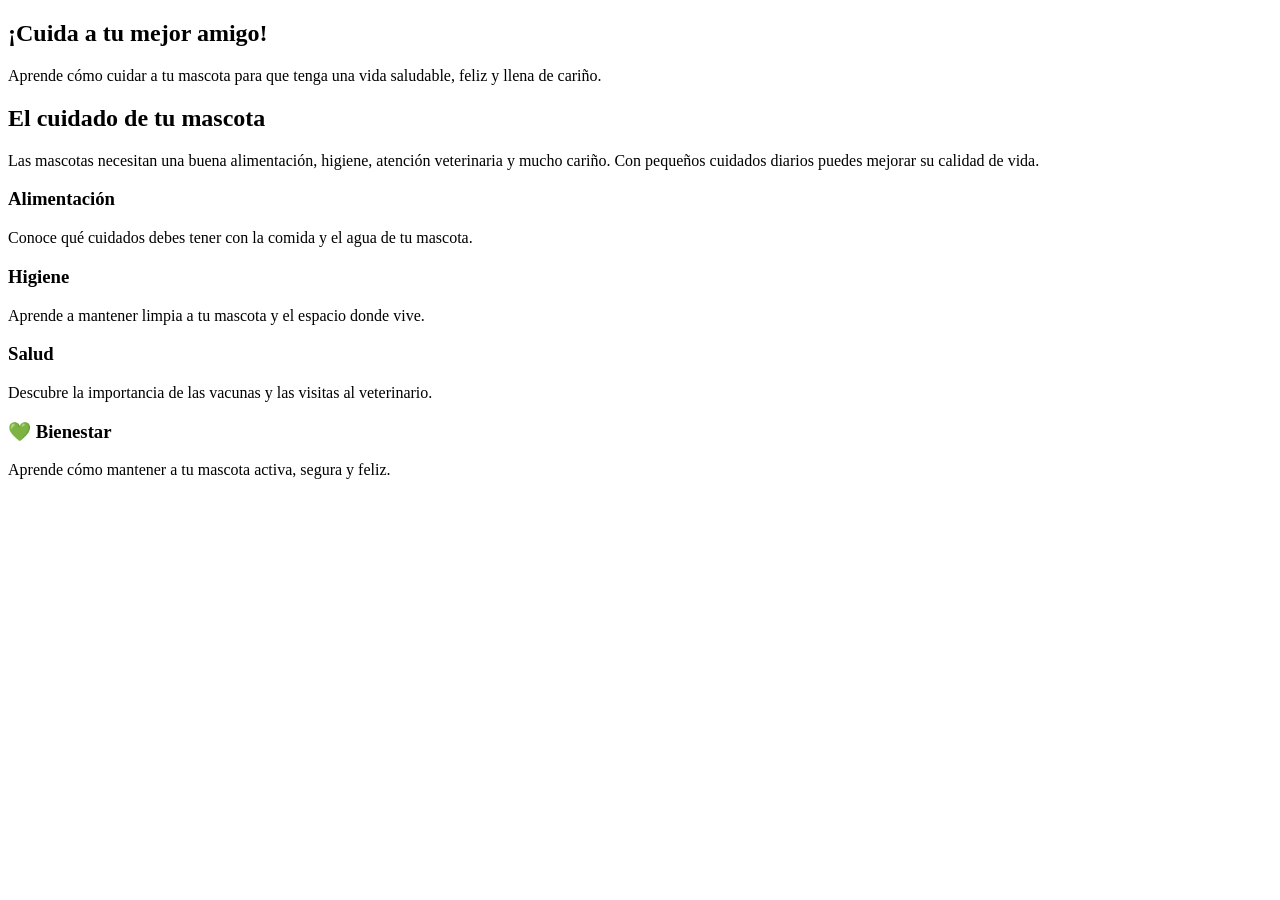
==== index.html @ 4089a4ea "Mi primer commit del proyecto de Huellitas" ====
<!DOCTYPE html>
<html lang="es">
<head>
    <meta charset="UTF-8">
    <meta name="viewport" content="width=device-width, initial-scale=1.0">
    <title>Huellitas</title>
    <link rel="stylesheet" href="style.css">
</head>

<body>
    <section id="inicio">
        <h1>¡Cuida a tu mejor amigo!</h1>

        <p>
            Aprende cómo cuidar a tu mascota para que tenga
            una vida saludable, feliz y llena de cariño.
        </p>
    </section>

    <section id="informacion">

        <h2 class="titulo">El cuidado de tu mascota</h2>

        <p class="descripcion">
            Las mascotas necesitan una buena alimentación,
            higiene, atención veterinaria y mucho cariño.
            Con pequeños cuidados diarios puedes mejorar
            su calidad de vida.
        </p>

        <div class="productos">

            <div class="tarjeta">
                <h3> Alimentación</h3>

                <p>
                    Conoce qué cuidados debes tener con la
                    comida y el agua de tu mascota.
                </p>
            </div>

            <div class="tarjeta">
                <h3> Higiene</h3>

                <p>
                    Aprende a mantener limpia a tu mascota
                    y el espacio donde vive.
                </p>
            </div>

            <div class="tarjeta">
                <h3> Salud</h3>

                <p>
                    Descubre la importancia de las vacunas
                    y las visitas al veterinario.
                </p>
            </div>

            <div class="tarjeta">
                <h3>💚 Bienestar</h3>

                <p>
                    Aprende cómo mantener a tu mascota
                    activa, segura y feliz.
                </p>
            </div>

        </div>

    </section>

</body>
</html>
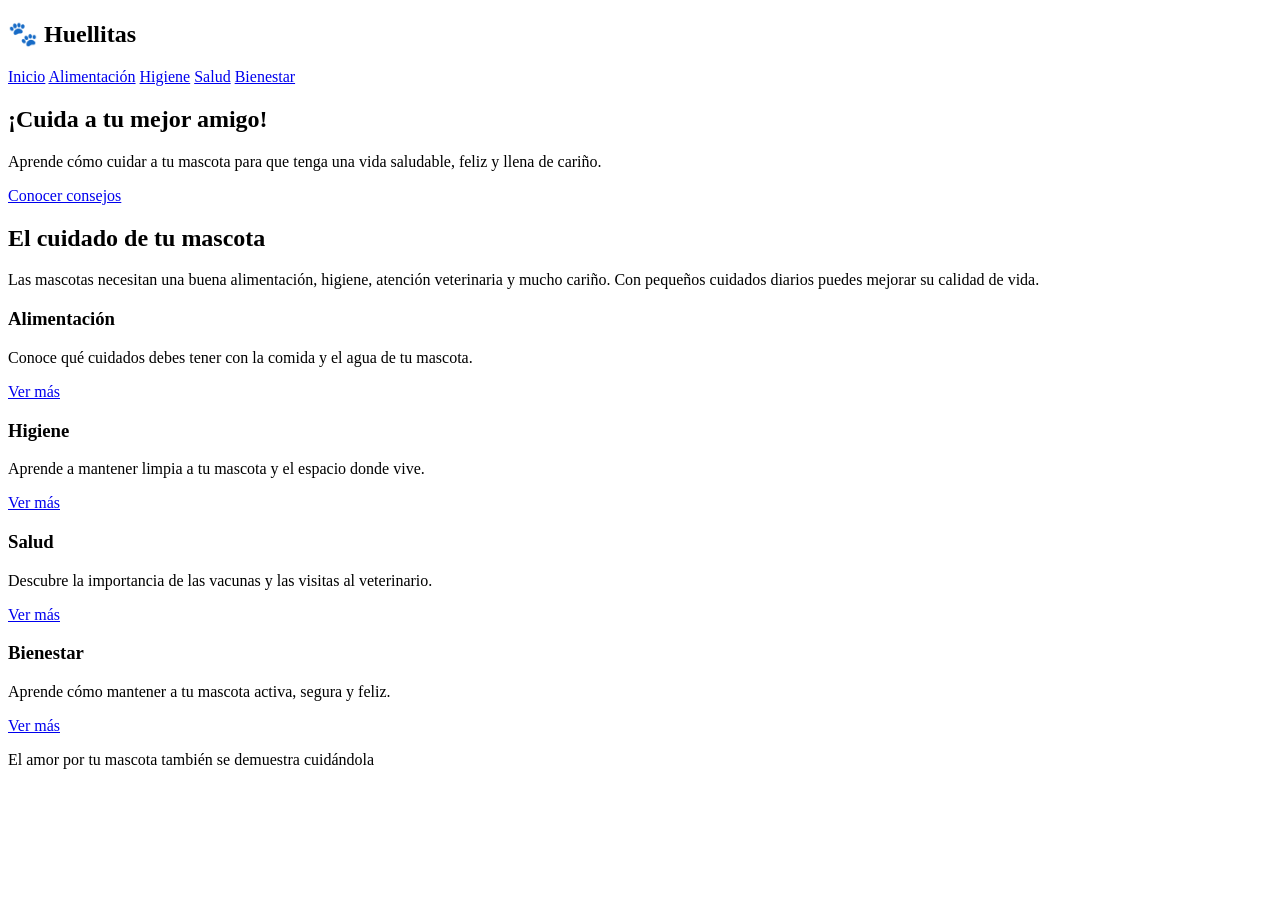
==== commit e178fe41: "Se agrego un boton con la etiqueta href  con ver mas informacion, para despues crear las html y mand" ====
--- a/index.html
+++ b/index.html
@@ -8,6 +8,19 @@
 </head>
 
 <body>
+
+    <header>
+        <h2>🐾 Huellitas</h2>
+
+        <nav>
+            <a href="index.html">Inicio</a>
+            <a href="alimentacion.html">Alimentación</a>
+            <a href="higiene.html">Higiene</a>
+            <a href="salud.html">Salud</a>
+            <a href="bienestar.html">Bienestar</a>
+        </nav>
+    </header>
+
     <section id="inicio">
         <h1>¡Cuida a tu mejor amigo!</h1>
 
@@ -15,8 +28,11 @@
             Aprende cómo cuidar a tu mascota para que tenga
             una vida saludable, feliz y llena de cariño.
         </p>
+
+        <a href="bienestar.html" class="boton">
+            Conocer consejos
+        </a>
     </section>
-
     <section id="informacion">
 
         <h2 class="titulo">El cuidado de tu mascota</h2>
@@ -31,44 +47,65 @@
         <div class="productos">
 
             <div class="tarjeta">
-                <h3> Alimentación</h3>
+                <h3>Alimentación</h3>
 
                 <p>
                     Conoce qué cuidados debes tener con la
                     comida y el agua de tu mascota.
                 </p>
+
+                <a href="alimentacion.html" class="boton">
+                    Ver más
+                </a>
             </div>
 
             <div class="tarjeta">
-                <h3> Higiene</h3>
+                <h3>Higiene</h3>
 
                 <p>
                     Aprende a mantener limpia a tu mascota
                     y el espacio donde vive.
                 </p>
+
+                <a href="higiene.html" class="boton">
+                    Ver más
+                </a>
             </div>
 
             <div class="tarjeta">
-                <h3> Salud</h3>
+                <h3>Salud</h3>
 
                 <p>
                     Descubre la importancia de las vacunas
                     y las visitas al veterinario.
                 </p>
+
+                <a href="salud.html" class="boton">
+                    Ver más
+                </a>
             </div>
 
             <div class="tarjeta">
-                <h3>💚 Bienestar</h3>
+                <h3>Bienestar</h3>
 
                 <p>
                     Aprende cómo mantener a tu mascota
                     activa, segura y feliz.
                 </p>
+
+                <a href="bienestar.html" class="boton">
+                    Ver más
+                </a>
             </div>
 
         </div>
 
     </section>
+    <footer>
+        <p>El amor por tu mascota también se demuestra cuidándola</p>
+    </footer>
+
+    <script src="script.js"></script>
 
 </body>
 </html>
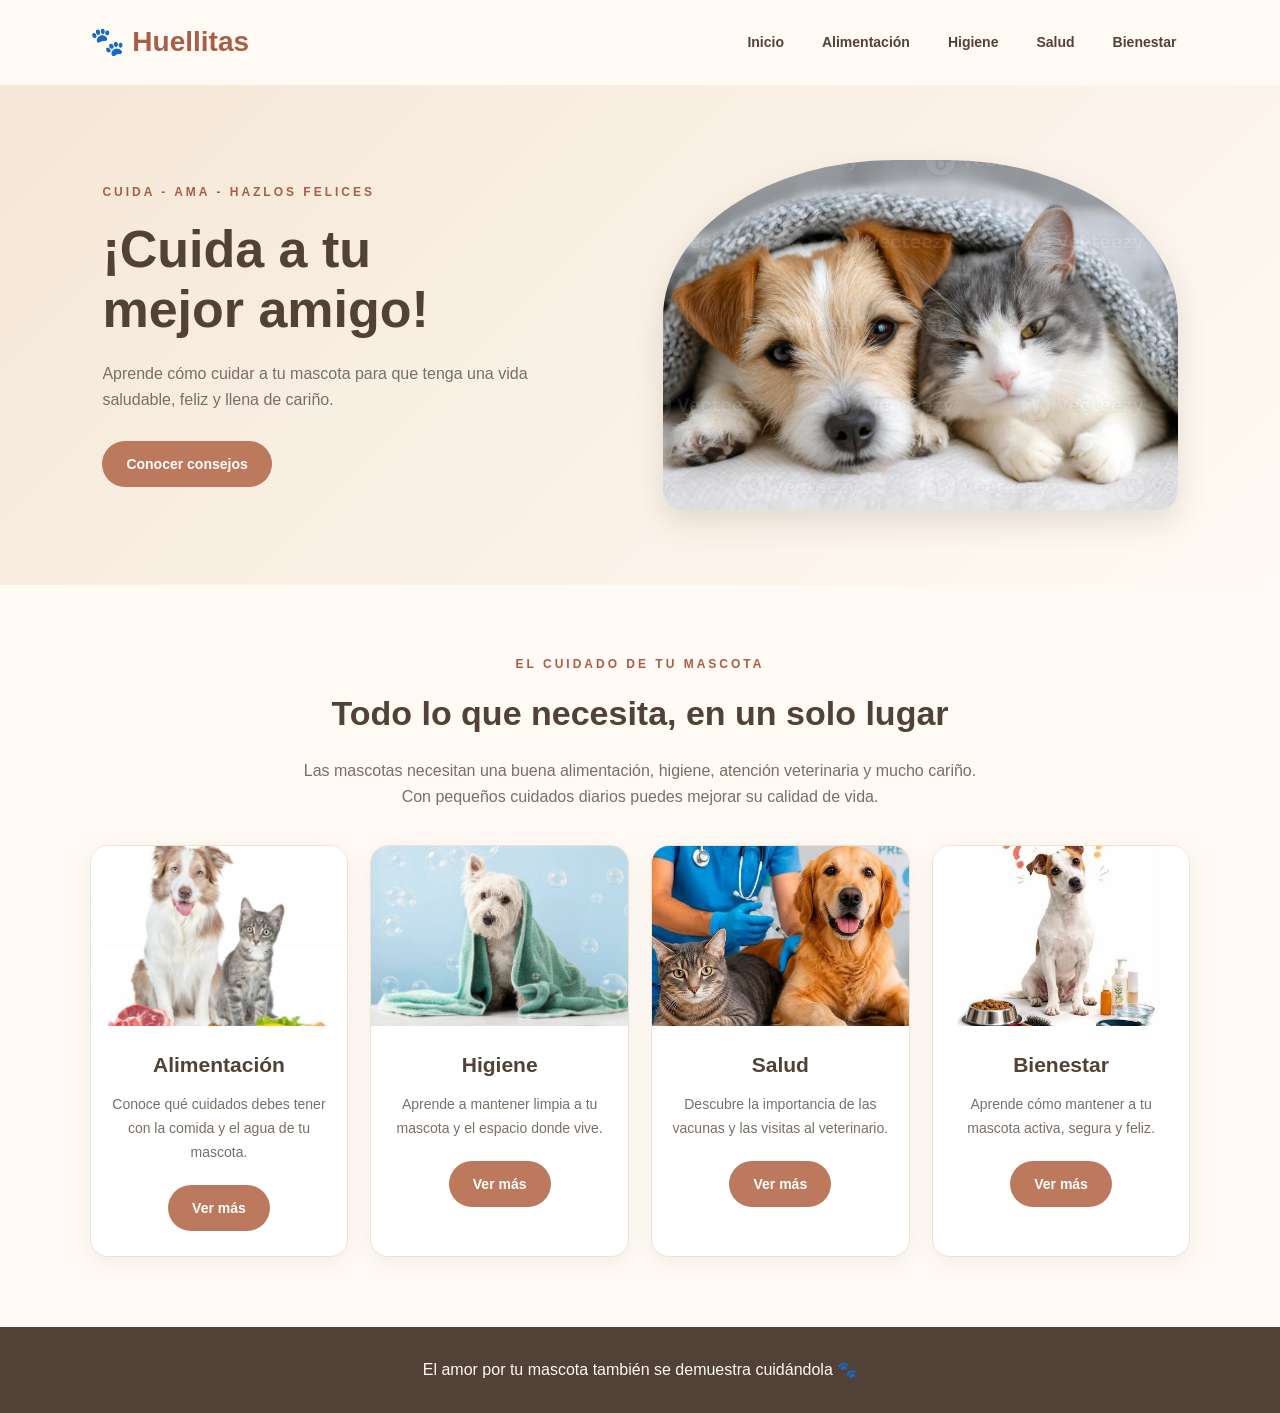
==== commit ba61620a: "Se agregaron algunasimagnes para el style itilice colores como cafecitos utilice unas targetas para " ====
--- a/index.html
+++ b/index.html
@@ -1,14 +1,13 @@
 <!DOCTYPE html>
 <html lang="es">
+
 <head>
     <meta charset="UTF-8">
     <meta name="viewport" content="width=device-width, initial-scale=1.0">
     <title>Huellitas</title>
     <link rel="stylesheet" href="style.css">
 </head>
-
 <body>
-
     <header>
         <h2>🐾 Huellitas</h2>
 
@@ -20,22 +19,34 @@
             <a href="bienestar.html">Bienestar</a>
         </nav>
     </header>
+    <section id="inicio">
 
-    <section id="inicio">
-        <h1>¡Cuida a tu mejor amigo!</h1>
+        <div class="inicio-texto">
+            <p class="subtitulo">CUIDA - AMA - HAZLOS FELICES</p>
+            <h1>¡Cuida a tu<br>mejor amigo!</h1>
+            <p>
+                Aprende cómo cuidar a tu mascota para que tenga
+                una vida saludable, feliz y llena de cariño.
+            </p>
+            <a href="bienestar.html" class="boton">
+                Conocer consejos 
+            </a>
+        </div>
+        <div class="inicio-imagen">
+            <img src="img/img1PG.jpg"
+                 alt="Un perro y un gato descansando juntos">
+        </div>
 
-        <p>
-            Aprende cómo cuidar a tu mascota para que tenga
-            una vida saludable, feliz y llena de cariño.
-        </p>
-
-        <a href="bienestar.html" class="boton">
-            Conocer consejos
-        </a>
     </section>
     <section id="informacion">
 
-        <h2 class="titulo">El cuidado de tu mascota</h2>
+        <p class="subtitulo texto-centro">
+            EL CUIDADO DE TU MASCOTA
+        </p>
+
+        <h2 class="titulo">
+            Todo lo que necesita, en un solo lugar
+        </h2>
 
         <p class="descripcion">
             Las mascotas necesitan una buena alimentación,
@@ -43,69 +54,80 @@
             Con pequeños cuidados diarios puedes mejorar
             su calidad de vida.
         </p>
+        <div class="productos">
+            <div class="tarjeta">
 
-        <div class="productos">
+                <img src="img/alimentacion.jpg"
+                     alt="Perro comiendo su alimento">
 
+                <div class="tarjeta-contenido">
+                    <h3>Alimentación</h3>
+
+                    <p>
+                        Conoce qué cuidados debes tener con
+                        la comida y el agua de tu mascota.
+                    </p>
+
+                    <a href="alimentacion.html" class="boton">
+                        Ver más
+                    </a>
+                </div>
+            </div>
             <div class="tarjeta">
-                <h3>Alimentación</h3>
+                <img src="img/Hijiene.jpg"
+                     alt="Mascota recibiendo cuidados de higiene">
 
-                <p>
-                    Conoce qué cuidados debes tener con la
-                    comida y el agua de tu mascota.
-                </p>
+                <div class="tarjeta-contenido">
+                    <h3>Higiene</h3>
+                    <p>
+                        Aprende a mantener limpia a tu mascota
+                        y el espacio donde vive.
+                    </p>
+                    <a href="higiene.html" class="boton">
+                        Ver más
+                    </a>
+                </div>
+            </div>
+            <div class="tarjeta">
 
-                <a href="alimentacion.html" class="boton">
-                    Ver más
-                </a>
+                <img src="img/Salud.jpg"
+                     alt="Veterinario revisando a un perro">
+
+                <div class="tarjeta-contenido">
+                    <h3>Salud</h3>
+                    <p>
+                        Descubre la importancia de las vacunas
+                        y las visitas al veterinario.
+                    </p>
+                    <a href="salud.html" class="boton">
+                        Ver más
+                    </a>
+                </div>
+
             </div>
+            <div class="tarjeta">
+                <img src="img/bienesatar.jpg"
+                     alt="Perro y gato descansando juntos">
 
-            <div class="tarjeta">
-                <h3>Higiene</h3>
+                <div class="tarjeta-contenido">
+                    <h3>Bienestar</h3>
 
-                <p>
-                    Aprende a mantener limpia a tu mascota
-                    y el espacio donde vive.
-                </p>
-
-                <a href="higiene.html" class="boton">
-                    Ver más
-                </a>
+                    <p>
+                        Aprende cómo mantener a tu mascota
+                        activa, segura y feliz.
+                    </p>
+                    <a href="bienestar.html" class="boton">
+                        Ver más
+                    </a>
+                </div>
             </div>
-
-            <div class="tarjeta">
-                <h3>Salud</h3>
-
-                <p>
-                    Descubre la importancia de las vacunas
-                    y las visitas al veterinario.
-                </p>
-
-                <a href="salud.html" class="boton">
-                    Ver más
-                </a>
-            </div>
-
-            <div class="tarjeta">
-                <h3>Bienestar</h3>
-
-                <p>
-                    Aprende cómo mantener a tu mascota
-                    activa, segura y feliz.
-                </p>
-
-                <a href="bienestar.html" class="boton">
-                    Ver más
-                </a>
-            </div>
-
         </div>
-
     </section>
     <footer>
-        <p>El amor por tu mascota también se demuestra cuidándola</p>
+        <p>
+            El amor por tu mascota también se demuestra cuidándola 🐾
+        </p>
     </footer>
-
     <script src="script.js"></script>
-
 </body>
 </html>
--- a/style.css
+++ b/style.css
@@ -0,0 +1,356 @@
+
+* {
+    margin: 0;
+    padding: 0;
+    box-sizing: border-box;
+}
+body {
+    font-family: Arial, Helvetica, sans-serif;
+    background-color: #fffaf4;
+    color: #514136;
+    line-height: 1.6;
+}
+header {
+    background-color: #fffaf4;
+    padding: 20px 7%;
+    display: flex;
+    justify-content: space-between;
+    align-items: center;
+    flex-wrap: wrap;
+    gap: 15px;
+    box-shadow: 0 3px 12px rgba(81, 65, 54, 0.08);
+}
+header h2 {
+    color: #a75f47;
+    font-size: 28px;
+}
+nav {
+    display: flex;
+    gap: 10px;
+    flex-wrap: wrap;
+}
+nav a {
+    text-decoration: none;
+    color: #514136;
+    font-size: 14px;
+    font-weight: bold;
+    padding: 10px 14px;
+    border-radius: 25px;
+    transition: 0.3s;
+}
+
+nav a:hover {
+    background-color: #f0dfcf;
+    color: #a75f47;
+}
+#inicio {
+    display: flex;
+    align-items: center;
+    justify-content: space-between;
+    gap: 45px;
+    padding: 75px 8%;
+    background: linear-gradient(135deg, #f5e7d7, #fffaf4);
+    text-align: left;
+}
+
+.inicio-texto {
+    flex: 1;
+}
+
+.subtitulo {
+    color: #a75f47;
+    font-size: 12px;
+    font-weight: bold;
+    letter-spacing: 3px;
+    margin-bottom: 18px;
+}
+
+#inicio h1 {
+    color: #514136;
+    font-size: 52px;
+    line-height: 1.15;
+    margin-bottom: 22px;
+}
+
+#inicio .inicio-texto > p:not(.subtitulo) {
+    max-width: 480px;
+    margin-bottom: 28px;
+    color: #786f67;
+    font-size: 16px;
+}
+
+.inicio-imagen {
+    flex: 1;
+    min-width: 0;
+}
+
+.inicio-imagen img {
+    display: block;
+    width: 100%;
+    height: 350px;
+    object-fit: cover;
+    border-radius: 45% 45% 20px 20px;
+    box-shadow: 0 12px 30px rgba(81, 65, 54, 0.15);
+}
+.boton {
+    display: inline-block;
+    text-decoration: none;
+    border: none;
+    border-radius: 30px;
+    padding: 12px 24px;
+    background-color: #bd795e;
+    color: white;
+    font-size: 14px;
+    font-weight: bold;
+    cursor: pointer;
+    transition: 0.3s;
+}
+
+.boton:hover {
+    background-color: #514136;
+    transform: translateY(-2px);
+}
+#informacion {
+    padding: 70px 7%;
+    text-align: center;
+}
+
+.texto-centro {
+    text-align: center;
+    margin-bottom: 12px;
+}
+
+.titulo {
+    font-size: 34px;
+    color: #514136;
+    margin-bottom: 18px;
+}
+
+.descripcion {
+    max-width: 700px;
+    margin: 0 auto;
+    color: #786f67;
+    font-size: 16px;
+}
+.productos {
+    display: grid;
+    grid-template-columns: repeat(4, minmax(0, 1fr));
+    gap: 22px;
+    margin-top: 35px;
+}
+
+.tarjeta {
+    background-color: #ffffff;
+    padding: 0;
+    border: 1px solid #eee2d5;
+    border-radius: 18px;
+    overflow: hidden;
+    box-shadow: 0 6px 20px rgba(81, 65, 54, 0.07);
+    transition: transform 0.3s, box-shadow 0.3s;
+}
+
+.tarjeta:hover {
+    transform: translateY(-8px);
+    box-shadow: 0 15px 30px rgba(81, 65, 54, 0.15);
+}
+
+.tarjeta > img {
+    display: block;
+    width: 100%;
+    height: 180px;
+    object-fit: cover;
+    transition: transform 0.4s;
+}
+
+.tarjeta:hover > img {
+    transform: scale(1.04);
+}
+
+.tarjeta-contenido {
+    padding: 22px 18px 25px;
+    text-align: center;
+}
+
+.tarjeta-contenido h3 {
+    font-size: 21px;
+    margin-bottom: 12px;
+    color: #514136;
+}
+
+.tarjeta-contenido p {
+    font-size: 14px;
+    line-height: 1.7;
+    color: #786f67;
+    margin-bottom: 20px;
+}
+
+/* SECCIONES DE LAS OTRAS PÁGINAS */
+section:not(#inicio):not(#informacion) {
+    padding: 50px 8%;
+}
+
+section h1 {
+    color: #514136;
+    font-size: 36px;
+    margin-bottom: 20px;
+}
+
+section h2 {
+    color: #a75f47;
+    margin-bottom: 15px;
+}
+
+section p {
+    margin-bottom: 15px;
+}
+
+section ul {
+    padding-left: 25px;
+    margin-bottom: 25px;
+}
+
+section li {
+    margin-bottom: 10px;
+}
+
+/* AVISOS */
+.aviso {
+    background-color: #f5e7d7;
+    border-left: 5px solid #bd795e;
+    border-radius: 10px;
+    padding: 20px;
+    margin: 25px 0;
+}
+
+/* LISTA DE CUIDADOS */
+.lista-cuidados {
+    background-color: #ffffff;
+    padding: 25px;
+    border-radius: 15px;
+    border: 1px solid #eee2d5;
+    margin: 20px 0;
+    box-shadow: 0 5px 15px rgba(81, 65, 54, 0.05);
+}
+
+/* BOTÓN PARA VOLVER */
+.volver {
+    display: inline-block;
+    margin-top: 20px;
+    text-decoration: none;
+    background-color: #bd795e;
+    color: white;
+    padding: 12px 22px;
+    border-radius: 25px;
+    font-weight: bold;
+    transition: 0.3s;
+}
+
+.volver:hover {
+    background-color: #514136;
+}
+footer {
+    background-color: #514136;
+    color: #fffaf4;
+    text-align: center;
+    padding: 30px 20px;
+    margin-top: 0;
+}
+
+footer p {
+    margin: 0;
+}
+@media screen and (max-width: 1000px) {
+    header {
+        padding: 20px 5%;
+    }
+
+    #inicio {
+        padding: 55px 5%;
+        gap: 25px;
+    }
+
+    #inicio h1 {
+        font-size: 42px;
+    }
+
+    .inicio-imagen img {
+        height: 300px;
+    }
+
+    .productos {
+        grid-template-columns: repeat(2, minmax(0, 1fr));
+    }
+
+    .titulo {
+        font-size: 30px;
+    }
+}
+@media screen and (max-width: 600px) {
+    header {
+        flex-direction: column;
+        text-align: center;
+    }
+
+    nav {
+        justify-content: center;
+        gap: 5px;
+    }
+
+    nav a {
+        padding: 8px 10px;
+        font-size: 13px;
+    }
+
+    #inicio {
+        flex-direction: column;
+        text-align: center;
+        padding: 50px 6%;
+    }
+
+    #inicio h1 {
+        font-size: 38px;
+    }
+
+    #inicio .inicio-texto > p:not(.subtitulo) {
+        margin-left: auto;
+        margin-right: auto;
+    }
+
+    .inicio-imagen {
+        width: 100%;
+    }
+
+    .inicio-imagen img {
+        height: 260px;
+        border-radius: 25px;
+    }
+
+    #informacion {
+        padding: 50px 6%;
+    }
+
+    .titulo {
+        font-size: 27px;
+    }
+
+    .productos {
+        grid-template-columns: 1fr;
+        gap: 22px;
+    }
+
+    .tarjeta > img {
+        height: 230px;
+    }
+
+    .tarjeta-contenido {
+        padding: 22px;
+    }
+
+    section:not(#inicio):not(#informacion) {
+        padding: 35px 6%;
+    }
+
+    section h1 {
+        font-size: 30px;
+    }
+}
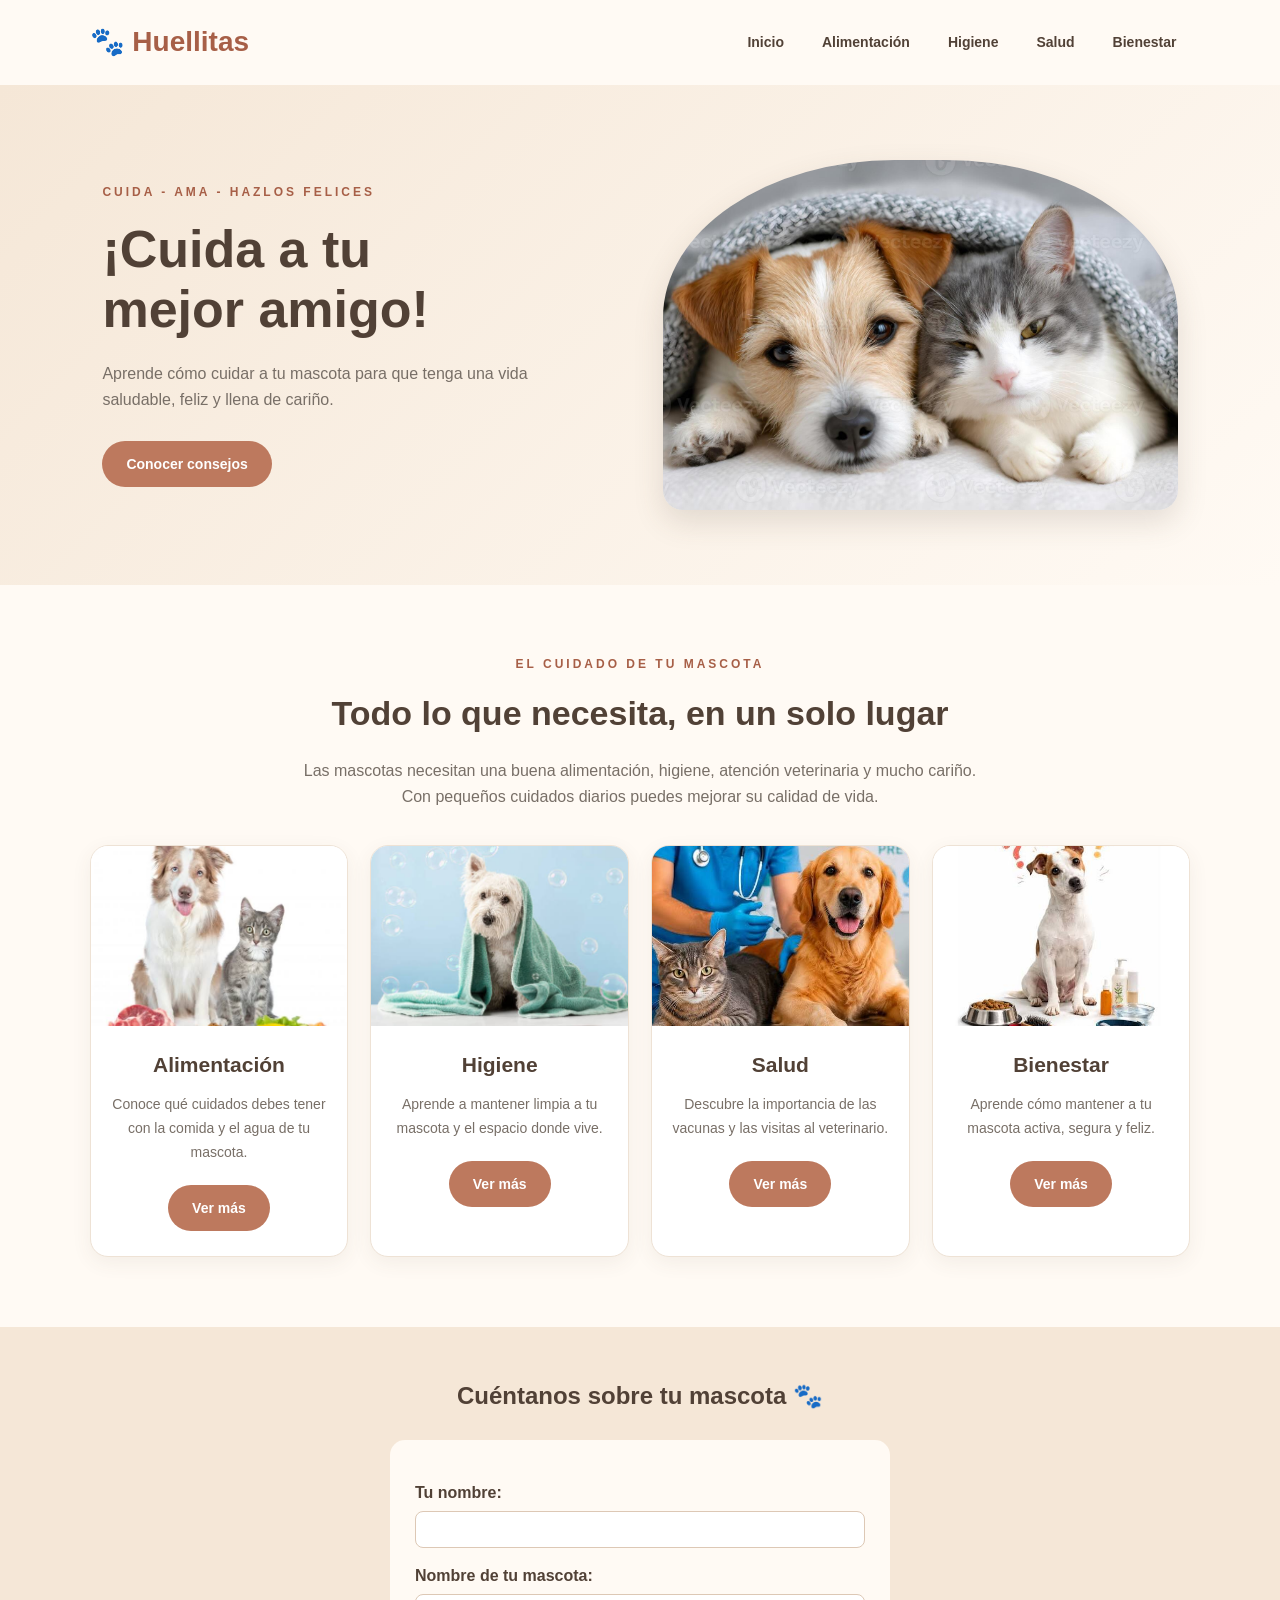
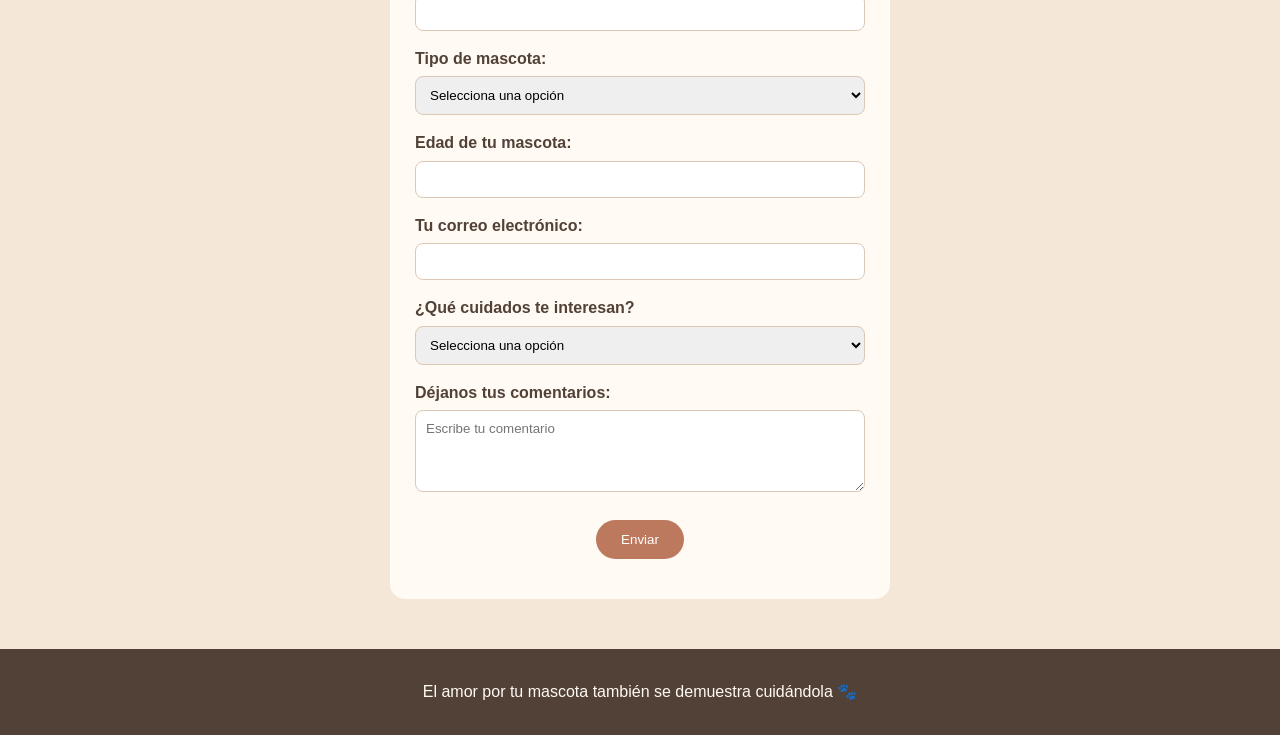
==== commit 76122c21: "Se agrgo un formulario y se le dio diseño" ====
--- a/index.html
+++ b/index.html
@@ -123,6 +123,50 @@
             </div>
         </div>
     </section>
+
+    <section id="formulario">
+
+        <h2>Cuéntanos sobre tu mascota 🐾</h2>
+
+        <form id="formulario-mascota">
+
+            <label for="nombre">Tu nombre:</label>
+            <input type="text" id="nombre" required>
+
+            <label for="mascota">Nombre de tu mascota:</label>
+            <input type="text" id="mascota" required>
+
+            <label for="tipo">Tipo de mascota:</label>
+            <select id="tipo" required>
+                <option value="">Selecciona una opción</option>
+                <option>Perro</option>
+                <option>Gato</option>
+                <option>Otro</option>
+            </select>
+
+            <label for="edad">Edad de tu mascota:</label>
+            <input type="number" id="edad" min="0" required>
+
+            <label for="correo">Tu correo electrónico:</label>
+            <input type="email" id="correo" required>
+
+            <label for="cuidados">¿Qué cuidados te interesan?</label>
+            <select id="cuidados" required>
+                <option value="">Selecciona una opción</option>
+                <option>Alimentación</option>
+                <option>Higiene</option>
+                <option>Salud</option>
+                <option>Bienestar</option>
+            </select>
+            <label for="comentarios">Déjanos tus comentarios:</label>
+            <textarea id="comentarios" rows="4"
+                placeholder="Escribe tu comentario"></textarea>
+
+            <button type="submit">Enviar</button>
+            <p id="mensaje"></p>
+        </form>
+
+    </section>
     <footer>
         <p>
             El amor por tu mascota también se demuestra cuidándola 🐾
--- a/style.css
+++ b/style.css
@@ -183,8 +183,6 @@
     color: #786f67;
     margin-bottom: 20px;
 }
-
-/* SECCIONES DE LAS OTRAS PÁGINAS */
 section:not(#inicio):not(#informacion) {
     padding: 50px 8%;
 }
@@ -212,8 +210,6 @@
 section li {
     margin-bottom: 10px;
 }
-
-/* AVISOS */
 .aviso {
     background-color: #f5e7d7;
     border-left: 5px solid #bd795e;
@@ -222,7 +218,6 @@
     margin: 25px 0;
 }
 
-/* LISTA DE CUIDADOS */
 .lista-cuidados {
     background-color: #ffffff;
     padding: 25px;
@@ -231,8 +226,6 @@
     margin: 20px 0;
     box-shadow: 0 5px 15px rgba(81, 65, 54, 0.05);
 }
-
-/* BOTÓN PARA VOLVER */
 .volver {
     display: inline-block;
     margin-top: 20px;
@@ -255,7 +248,67 @@
     padding: 30px 20px;
     margin-top: 0;
 }
-
+#formulario {
+    background-color: #f5e7d7;
+    padding: 40px 20px;
+}
+
+#formulario h2 {
+    text-align: center;
+    color: #514136;
+    margin-bottom: 25px;
+}
+
+#formulario-mascota {
+    background-color: #fffaf4;
+    max-width: 500px;
+    margin: auto;
+    padding: 25px;
+    border-radius: 15px;
+}
+
+#formulario-mascota label {
+    display: block;
+    margin-top: 15px;
+    margin-bottom: 5px;
+    font-weight: bold;
+}
+
+#formulario-mascota input,
+#formulario-mascota select {
+    width: 100%;
+    padding: 10px;
+    border: 1px solid #ddc8b5;
+    border-radius: 8px;
+}
+
+#formulario-mascota button {
+    display: block;
+    margin: 20px auto 0;
+    padding: 12px 25px;
+    border: none;
+    border-radius: 25px;
+    background-color: #bd795e;
+    color: white;
+    cursor: pointer;
+}
+
+#formulario-mascota button:hover {
+    background-color: #514136;
+}
+#formulario-mascota textarea {
+    width: 100%;
+    padding: 10px;
+    border: 1px solid #ddc8b5;
+    border-radius: 8px;
+    font-family: Arial, Helvetica, sans-serif;
+    resize: vertical;
+}
+#mensaje {
+    text-align: center;
+    margin-top: 15px;
+    color: #58734c;
+}
 footer p {
     margin: 0;
 }
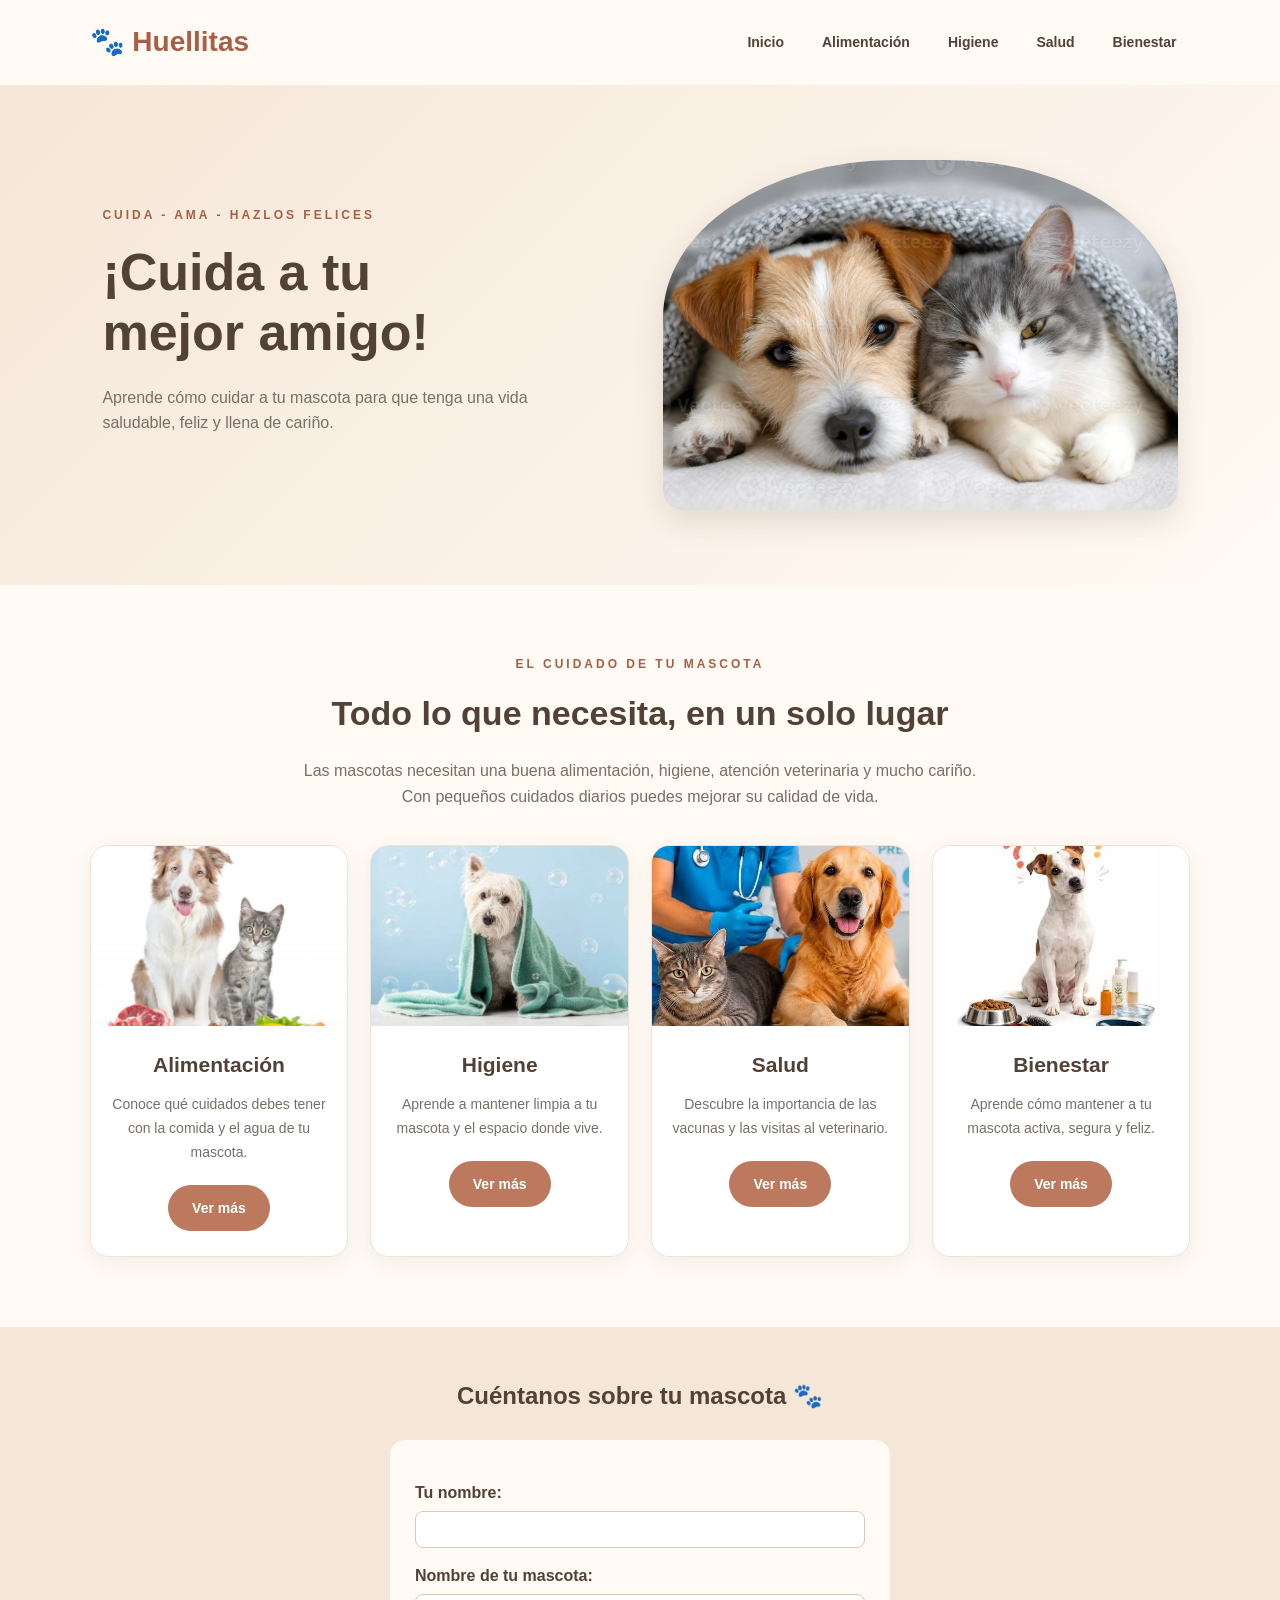
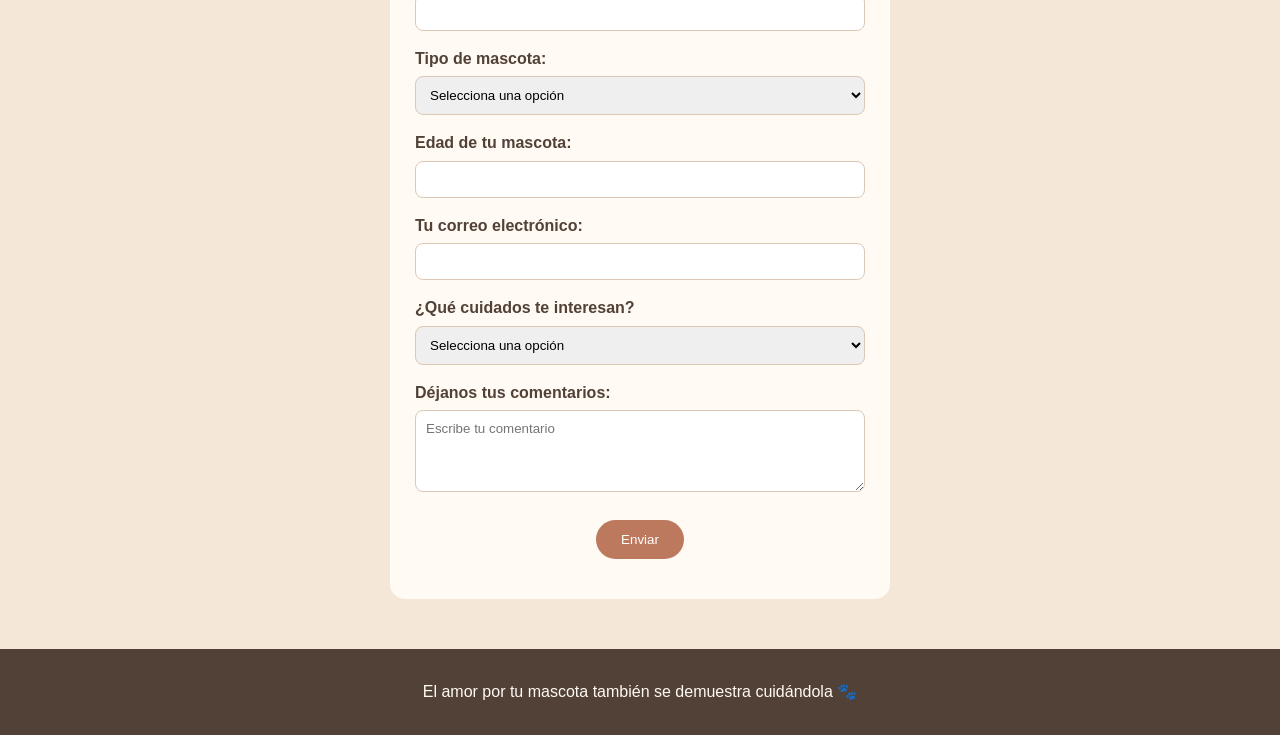
==== commit 58ee7cd5: "Se agregaron targetas y consejos para el vienestar" ====
--- a/index.html
+++ b/index.html
@@ -28,9 +28,6 @@
                 Aprende cómo cuidar a tu mascota para que tenga
                 una vida saludable, feliz y llena de cariño.
             </p>
-            <a href="bienestar.html" class="boton">
-                Conocer consejos 
-            </a>
         </div>
         <div class="inicio-imagen">
             <img src="img/img1PG.jpg"
--- a/style.css
+++ b/style.css
@@ -407,3 +407,458 @@
         font-size: 30px;
     }
 }
+.portada-alimentacion {
+    display: flex;
+    align-items: center;
+    gap: 35px;
+    background: linear-gradient(135deg, #f5e7d7, #fffaf4);
+}
+
+.portada-alimentacion > div,
+.aviso-alimentacion > div {
+    flex: 1;
+}
+
+.portada-alimentacion img {
+    width: 45%;
+    height: 300px;
+    object-fit: cover;
+    border-radius: 25px 60px;
+}
+
+.introduccion-alimentacion {
+    text-align: center;
+    max-width: 850px;
+    margin: auto;
+}
+
+.seccion-alimentacion {
+    background-color: #fffaf4;
+}
+
+.seccion-alimentacion > .titulo,
+.seccion-alimentacion > .descripcion {
+    text-align: center;
+}
+
+.tarjetas-alimentacion {
+    display: grid;
+    grid-template-columns: repeat(3, minmax(0, 1fr));
+    gap: 22px;
+    margin-top: 30px;
+}
+
+.consejo-alimentacion {
+    background-color: white;
+    border: 1px solid #eee2d5;
+    border-radius: 18px;
+    overflow: hidden;
+    box-shadow: 0 5px 15px rgba(81, 65, 54, 0.08);
+    transition: 0.3s;
+}
+
+.consejo-alimentacion:hover {
+    transform: translateY(-5px);
+    box-shadow: 0 10px 22px rgba(81, 65, 54, 0.13);
+}
+
+.consejo-alimentacion img {
+    width: 100%;
+    height: 180px;
+    object-fit: cover;
+    display: block;
+}
+
+.contenido-consejo {
+    padding: 20px;
+}
+
+.numero-consejo {
+    color: #a75f47;
+    background-color: #f5e7d7;
+    padding: 5px 10px;
+    border-radius: 20px;
+    font-size: 12px;
+    font-weight: bold;
+}
+
+.consejo-alimentacion h3 {
+    color: #a75f47;
+    font-size: 18px;
+    margin: 12px 0 8px;
+}
+
+.consejo-alimentacion p {
+    color: #786f67;
+    font-size: 14px;
+}
+
+.tarjeta-final {
+    background-color: #f5e7d7;
+    display: flex;
+    flex-direction: column;
+    justify-content: center;
+    text-align: center;
+    padding: 20px;
+}
+
+.icono-final {
+    font-size: 45px;
+}
+
+.aviso-alimentacion {
+    display: flex;
+    align-items: center;
+    gap: 30px;
+    background-color: #f5e7d7;
+}
+
+.aviso-alimentacion img {
+    width: 35%;
+    height: 220px;
+    object-fit: cover;
+    border-radius: 18px;
+}
+
+.regresar-alimentacion {
+    text-align: center;
+    padding: 30px 20px;
+}
+
+@media screen and (max-width: 900px) {
+    .tarjetas-alimentacion {
+        grid-template-columns: repeat(2, minmax(0, 1fr));
+    }
+}
+
+@media screen and (max-width: 600px) {
+    .portada-alimentacion,
+    .aviso-alimentacion {
+        flex-direction: column;
+        text-align: center;
+    }
+
+    .portada-alimentacion img,
+    .aviso-alimentacion img {
+        width: 100%;
+        height: 230px;
+    }
+
+    .tarjetas-alimentacion {
+        grid-template-columns: 1fr;
+    }
+}
+/* PÁGINA DE HIGIENE */
+.portada-higiene,
+.aviso-higiene {
+    display: flex;
+    align-items: center;
+    gap: 30px;
+    background: linear-gradient(135deg, #f5e7d7, #fffaf4);
+}
+
+.portada-higiene > div,
+.aviso-higiene > div {
+    flex: 1;
+}
+
+.portada-higiene img {
+    width: 45%;
+    height: 300px;
+    object-fit: cover;
+    border-radius: 25px 60px;
+}
+
+.introduccion-higiene {
+    text-align: center;
+    max-width: 850px;
+    margin: auto;
+}
+
+.seccion-higiene {
+    background-color: #fffaf4;
+}
+
+.seccion-higiene > .titulo,
+.seccion-higiene > .descripcion {
+    text-align: center;
+}
+
+.tarjetas-higiene {
+    display: grid;
+    grid-template-columns: repeat(3, minmax(0, 1fr));
+    gap: 22px;
+    margin-top: 30px;
+}
+
+.consejo-higiene {
+    background-color: white;
+    border: 1px solid #eee2d5;
+    border-radius: 18px;
+    overflow: hidden;
+    box-shadow: 0 5px 15px rgba(81, 65, 54, 0.08);
+    transition: 0.3s;
+}
+
+.consejo-higiene:hover {
+    transform: translateY(-5px);
+    box-shadow: 0 10px 22px rgba(81, 65, 54, 0.13);
+}
+
+.consejo-higiene img {
+    display: block;
+    width: 100%;
+    height: 180px;
+    object-fit: cover;
+}
+
+.contenido-higiene {
+    padding: 20px;
+}
+
+.contenido-higiene h3 {
+    color: #a75f47;
+    font-size: 18px;
+    margin: 12px 0 8px;
+}
+
+.contenido-higiene p {
+    color: #786f67;
+    font-size: 14px;
+}
+
+.tarjeta-final-higiene {
+    background-color: #f5e7d7;
+    display: flex;
+    flex-direction: column;
+    justify-content: center;
+    text-align: center;
+    padding: 20px;
+}
+
+.icono-higiene {
+    font-size: 45px;
+}
+
+.aviso-higiene img {
+    width: 35%;
+    height: 220px;
+    object-fit: cover;
+    border-radius: 18px;
+}
+
+.regresar-higiene {
+    text-align: center;
+    padding: 30px 20px;
+}
+
+@media screen and (max-width: 900px) {
+    .tarjetas-higiene {
+        grid-template-columns: repeat(2, minmax(0, 1fr));
+    }
+}
+
+@media screen and (max-width: 600px) {
+    .portada-higiene,
+    .aviso-higiene {
+        flex-direction: column;
+        text-align: center;
+    }
+
+    .portada-higiene img,
+    .aviso-higiene img {
+        width: 100%;
+        height: 230px;
+    }
+
+    .tarjetas-higiene {
+        grid-template-columns: 1fr;
+    }
+}
+.video-higiene {
+    width: 38%;
+    height: 250px;
+    object-fit: cover;
+    border-radius: 25px 60px;
+    box-shadow: 0 10px 25px rgba(81, 65, 54, 0.15);
+}
+@media screen and (max-width: 600px) {
+    .video-higiene {
+        width: 90%;
+        height: 210px;
+    }
+}
+
+/* PORTADA DE SALUD */
+.portada-salud,
+.aviso-salud {
+    display: flex;
+    align-items: center;
+    gap: 30px;
+    background: linear-gradient(135deg, #f5e7d7, #fffaf4);
+}
+
+.portada-salud > div,
+.aviso-salud > div {
+    flex: 1;
+}
+
+.portada-salud h1 {
+    font-size: 42px;
+    line-height: 1.2;
+}
+
+.portada-salud img {
+    width: 38%;
+    height: 280px;
+    object-fit: cover;
+    border-radius: 25px 60px;
+    box-shadow: 0 10px 25px rgba(81, 65, 54, 0.15);
+}
+
+/* INTRODUCCIÓN */
+.introduccion-salud {
+    max-width: 850px;
+    margin: auto;
+    text-align: center;
+}
+
+/* SECCIÓN DE CONSEJOS */
+.seccion-salud {
+    background-color: #f5e7d7;
+    border-radius: 30px;
+    margin: 20px 4%;
+}
+
+.seccion-salud > .titulo,
+.seccion-salud > .descripcion,
+.seccion-salud > .subtitulo {
+    text-align: center;
+}
+
+/* TARJETAS */
+.tarjetas-salud {
+    display: grid;
+    grid-template-columns: repeat(2, minmax(0, 1fr));
+    gap: 20px;
+    margin-top: 30px;
+}
+
+.consejo-salud {
+    display: flex;
+    align-items: center;
+    gap: 18px;
+    padding: 18px;
+    background-color: white;
+    border: 1px solid #eee2d5;
+    border-radius: 22px;
+    box-shadow: 0 5px 15px rgba(81, 65, 54, 0.06);
+    transition: 0.3s;
+}
+
+.consejo-salud:hover {
+    background-color: #fffaf4;
+    transform: translateY(-4px);
+    box-shadow: 0 10px 22px rgba(81, 65, 54, 0.12);
+}
+
+.consejo-salud img {
+    width: 115px;
+    height: 115px;
+    flex-shrink: 0;
+    object-fit: cover;
+    border-radius: 18px;
+}
+
+.contenido-salud {
+    padding: 5px;
+}
+
+.contenido-salud h3 {
+    color: #a75f47;
+    font-size: 18px;
+    margin: 10px 0;
+}
+
+.contenido-salud p {
+    color: #786f67;
+    font-size: 14px;
+}
+.tarjetas-salud .numero-consejo {
+    display: inline-block;
+    color: #a75f47;
+    background-color: #f5e7d7;
+    padding: 4px 10px;
+    border-radius: 20px;
+    font-size: 12px;
+    font-weight: bold;
+}
+.tarjeta-final-salud {
+    background-color: #bd795e;
+    justify-content: center;
+}
+.tarjeta-final-salud h3,
+.tarjeta-final-salud p {
+    color: white;
+}
+
+.icono-salud {
+    font-size: 38px;
+}
+.aviso-salud {
+    background-color: #fffaf4;
+    border-radius: 25px;
+}
+
+.aviso-salud h2 {
+    color: #a75f47;
+}
+
+.aviso-salud img {
+    width: 35%;
+    height: 220px;
+    object-fit: cover;
+    border-radius: 20px;
+}
+
+.regresar-salud {
+    text-align: center;
+    padding: 30px 20px;
+}
+@media screen and (max-width: 900px) {
+    .tarjetas-salud {
+        grid-template-columns: 1fr;
+    }
+
+    .portada-salud h1 {
+        font-size: 34px;
+    }
+}
+@media screen and (max-width: 600px) {
+    .portada-salud,
+    .aviso-salud {
+        flex-direction: column;
+        text-align: center;
+    }
+
+    .portada-salud img,
+    .aviso-salud img {
+        width: 90%;
+        height: 220px;
+    }
+
+    .seccion-salud {
+        margin: 10px 3%;
+        border-radius: 22px;
+    }
+
+    .consejo-salud {
+        gap: 12px;
+        padding: 12px;
+    }
+
+    .consejo-salud img {
+        width: 90px;
+        height: 100px;
+    }
+}
